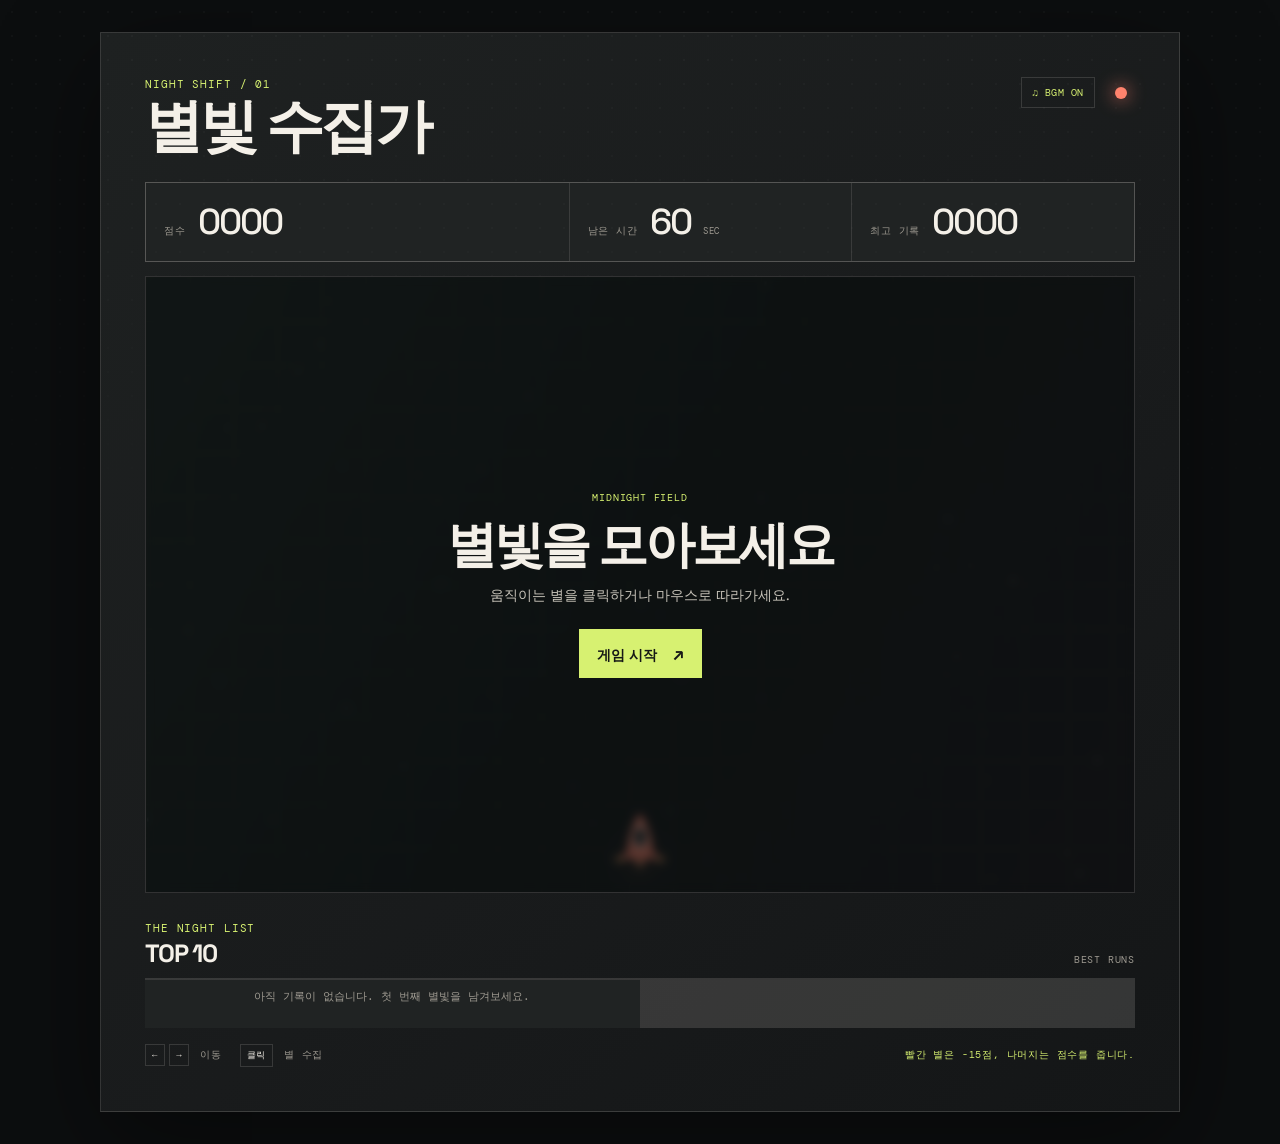
==== star-catcher/index.html @ 357c90cd "Organize games into project folders" ====
<!doctype html>
<html lang="ko">
<head>
  <meta charset="UTF-8">
  <meta name="viewport" content="width=device-width, initial-scale=1.0">
  <title>별빛 수집가</title>
  <link rel="stylesheet" href="style.css">
</head>
<body>
  <main class="app-shell">
    <section class="game-panel" aria-labelledby="game-title">
      <header class="topbar">
        <div>
          <p class="eyebrow">NIGHT SHIFT / 01</p>
          <h1 id="game-title">별빛 수집가</h1>
        </div>
        <div class="topbar-tools">
          <button class="music-toggle" id="musicToggle" type="button" aria-pressed="true">♫ BGM ON</button>
          <div class="status-dot" aria-label="게임 상태"></div>
        </div>
      </header>

      <div class="hud" aria-label="게임 기록">
        <div class="hud-item"><span>점수</span><strong id="score">0000</strong></div>
        <div class="hud-item"><span>남은 시간</span><strong id="time">60</strong><small>SEC</small></div>
        <div class="hud-item best"><span>최고 기록</span><strong id="best">0000</strong></div>
      </div>

      <div class="canvas-wrap">
        <canvas id="gameCanvas" width="900" height="560" aria-label="별을 모으는 게임 화면"></canvas>
        <div class="game-message" id="gameMessage">
          <p class="message-kicker">MIDNIGHT FIELD</p>
          <h2 id="messageTitle">별빛을 모아보세요</h2>
          <p id="messageText">움직이는 별을 클릭하거나 마우스로 따라가세요.</p>
          <form class="score-form" id="scoreForm">
            <label for="nameInput">이름을 남겨주세요</label>
            <div class="name-row">
              <input id="nameInput" name="name" maxlength="12" autocomplete="off" placeholder="플레이어" required>
              <button type="submit">기록하기 <span>↗</span></button>
            </div>
          </form>
          <button id="startButton" type="button">게임 시작 <span>↗</span></button>
        </div>
      </div>

      <section class="leaderboard" aria-labelledby="leaderboardTitle">
        <div class="leaderboard-heading">
          <div>
            <p class="eyebrow">THE NIGHT LIST</p>
            <h2 id="leaderboardTitle">TOP 10</h2>
          </div>
          <span>BEST RUNS</span>
        </div>
        <ol id="leaderboardList" aria-label="최고 점수 순위"></ol>
      </section>

      <footer class="controls">
        <span><kbd>←</kbd><kbd>→</kbd> 이동</span>
        <span><kbd>클릭</kbd> 별 수집</span>
        <span class="tip">빨간 별은 -15점, 나머지는 점수를 줍니다.</span>
      </footer>
    </section>
  </main>
  <script src="game.js"></script>
</body>
</html>
---- star-catcher/style.css ----
@import url('https://fonts.googleapis.com/css2?family=DM+Mono:wght@400;500&family=Space+Grotesk:wght@400;500;600;700&display=swap');

:root {
  --ink: #f4f0e8;
  --muted: #9e9a91;
  --line: rgba(244, 240, 232, 0.14);
  --lime: #d7f171;
  --coral: #ff836d;
  --night: #111315;
  --panel: #191b1c;
}

* { box-sizing: border-box; }

body {
  margin: 0;
  min-width: 320px;
  color: var(--ink);
  background: #0c0e0f;
  font-family: 'Space Grotesk', 'Trebuchet MS', sans-serif;
}

body::before {
  content: '';
  position: fixed;
  inset: 0;
  pointer-events: none;
  opacity: .25;
  background-image: radial-gradient(rgba(255,255,255,.12) 1px, transparent 1px);
  background-size: 24px 24px;
  mask-image: linear-gradient(to bottom, black, transparent 70%);
}

.app-shell {
  min-height: 100vh;
  display: grid;
  place-items: center;
  padding: 32px 20px;
}

.game-panel {
  width: min(100%, 1080px);
  padding: clamp(20px, 4vw, 44px);
  background: linear-gradient(140deg, #1e2121, var(--panel) 58%, #141617);
  border: 1px solid var(--line);
  box-shadow: 0 30px 100px rgba(0,0,0,.42);
}

.topbar { display: flex; justify-content: space-between; align-items: flex-start; margin-bottom: 28px; }
.topbar-tools { display: flex; align-items: center; gap: 12px; }
.eyebrow, .message-kicker, .hud-item span, .hud-item small, .controls, kbd {
  font-family: 'DM Mono', monospace;
  letter-spacing: .08em;
  text-transform: uppercase;
}
.eyebrow { margin: 0 0 8px; color: var(--lime); font-size: 11px; }
h1 { margin: 0; font-size: clamp(30px, 5vw, 58px); line-height: .95; font-weight: 600; letter-spacing: -.06em; }
.status-dot { width: 12px; height: 12px; margin: 8px; border-radius: 50%; background: var(--coral); box-shadow: 0 0 18px var(--coral); transition: background .3s, box-shadow .3s; }
.status-dot.live { background: var(--lime); box-shadow: 0 0 18px var(--lime); }
.music-toggle { padding: 8px 10px; color: var(--lime); background: transparent; border: 1px solid var(--line); font: 10px 'DM Mono', monospace; letter-spacing: .05em; }
.music-toggle:hover { color: #151716; background: var(--lime); }
.music-toggle.muted { color: var(--muted); }

.hud { display: grid; grid-template-columns: 1.5fr 1fr 1fr; gap: 1px; margin-bottom: 14px; border: 1px solid var(--line); background: var(--line); }
.hud-item { min-height: 70px; display: flex; align-items: baseline; gap: 12px; padding: 16px 18px; background: #202323; }
.hud-item span { color: var(--muted); font-size: 10px; }
.hud-item strong { font-size: clamp(24px, 4vw, 36px); font-weight: 500; letter-spacing: -.05em; }
.hud-item small { color: var(--muted); font-size: 9px; }

.canvas-wrap { position: relative; overflow: hidden; background: var(--night); border: 1px solid var(--line); }
canvas { display: block; width: 100%; height: auto; aspect-ratio: 900 / 560; cursor: crosshair; }
.game-message { position: absolute; inset: 0; display: flex; flex-direction: column; align-items: center; justify-content: center; padding: 20px; text-align: center; background: rgba(13, 15, 16, .68); backdrop-filter: blur(5px); transition: opacity .25s; }
.game-message.hidden { opacity: 0; pointer-events: none; }
.message-kicker { margin: 0 0 16px; color: var(--lime); font-size: 10px; }
.game-message h2 { max-width: 500px; margin: 0; font-size: clamp(28px, 5vw, 50px); line-height: 1; letter-spacing: -.06em; }
.game-message p:not(.message-kicker) { margin: 16px 0 24px; color: #c8c4ba; font-size: 14px; }
button { border: 0; padding: 13px 18px; color: #151716; background: var(--lime); font: 600 14px 'Space Grotesk', sans-serif; cursor: pointer; transition: transform .2s, background .2s; }
button:hover { background: #e9ff91; transform: translateY(-2px); }
button span { display: inline-block; margin-left: 12px; font-size: 18px; }
.score-form { display: none; width: min(100%, 360px); }
.score-form.visible { display: block; }
.score-form label { display: block; margin-bottom: 8px; color: var(--muted); font: 10px 'DM Mono', monospace; letter-spacing: .08em; text-transform: uppercase; }
.name-row { display: flex; gap: 6px; }
.name-row input { min-width: 0; flex: 1; padding: 13px 12px; color: var(--ink); background: #202323; border: 1px solid var(--line); outline: 0; font: 14px 'Space Grotesk', sans-serif; }
.name-row input:focus { border-color: var(--lime); }

.leaderboard { padding-top: 28px; }
.leaderboard-heading { display: flex; align-items: end; justify-content: space-between; padding-bottom: 12px; border-bottom: 1px solid var(--line); }
.leaderboard-heading .eyebrow { margin-bottom: 6px; }
.leaderboard-heading h2 { margin: 0; font-size: 25px; line-height: 1; letter-spacing: -.05em; }
.leaderboard-heading > span { color: var(--muted); font: 10px 'DM Mono', monospace; letter-spacing: .08em; }
#leaderboardList { display: grid; grid-template-columns: 1fr 1fr; gap: 1px; margin: 0; padding: 1px 0 0; list-style: none; background: var(--line); counter-reset: rank; }
#leaderboardList li { display: grid; grid-template-columns: 34px 1fr auto; gap: 10px; align-items: center; min-height: 48px; padding: 9px 14px; background: #202323; color: var(--ink); font-size: 14px; counter-increment: rank; }
#leaderboardList li::before { content: counter(rank, decimal-leading-zero); color: var(--lime); font: 11px 'DM Mono', monospace; }
#leaderboardList li span { overflow: hidden; text-overflow: ellipsis; white-space: nowrap; }
#leaderboardList li strong { font: 14px 'DM Mono', monospace; }
#leaderboardList li.empty { display: block; color: var(--muted); font: 11px 'DM Mono', monospace; text-align: center; }
#leaderboardList li.empty::before { content: none; }

.controls { display: flex; align-items: center; gap: 18px; padding-top: 16px; color: var(--muted); font-size: 10px; }
kbd { display: inline-block; margin-right: 4px; padding: 4px 6px; color: var(--ink); border: 1px solid var(--line); font-size: 9px; }
.tip { margin-left: auto; color: var(--lime); }

@media (max-width: 600px) {
  .app-shell { padding: 14px 10px; }
  .game-panel { padding: 20px 12px 16px; }
  .hud-item { min-height: 60px; display: block; padding: 10px; }
  .hud-item span, .hud-item strong, .hud-item small { display: block; }
  .hud-item strong { margin-top: 6px; font-size: 24px; }
  .hud-item small { display: inline; position: relative; top: -3px; margin-left: 3px; }
  .controls { gap: 8px; flex-wrap: wrap; line-height: 1.8; }
  .tip { width: 100%; margin-left: 0; }
  #leaderboardList { grid-template-columns: 1fr; }
  .name-row { flex-direction: column; }
}
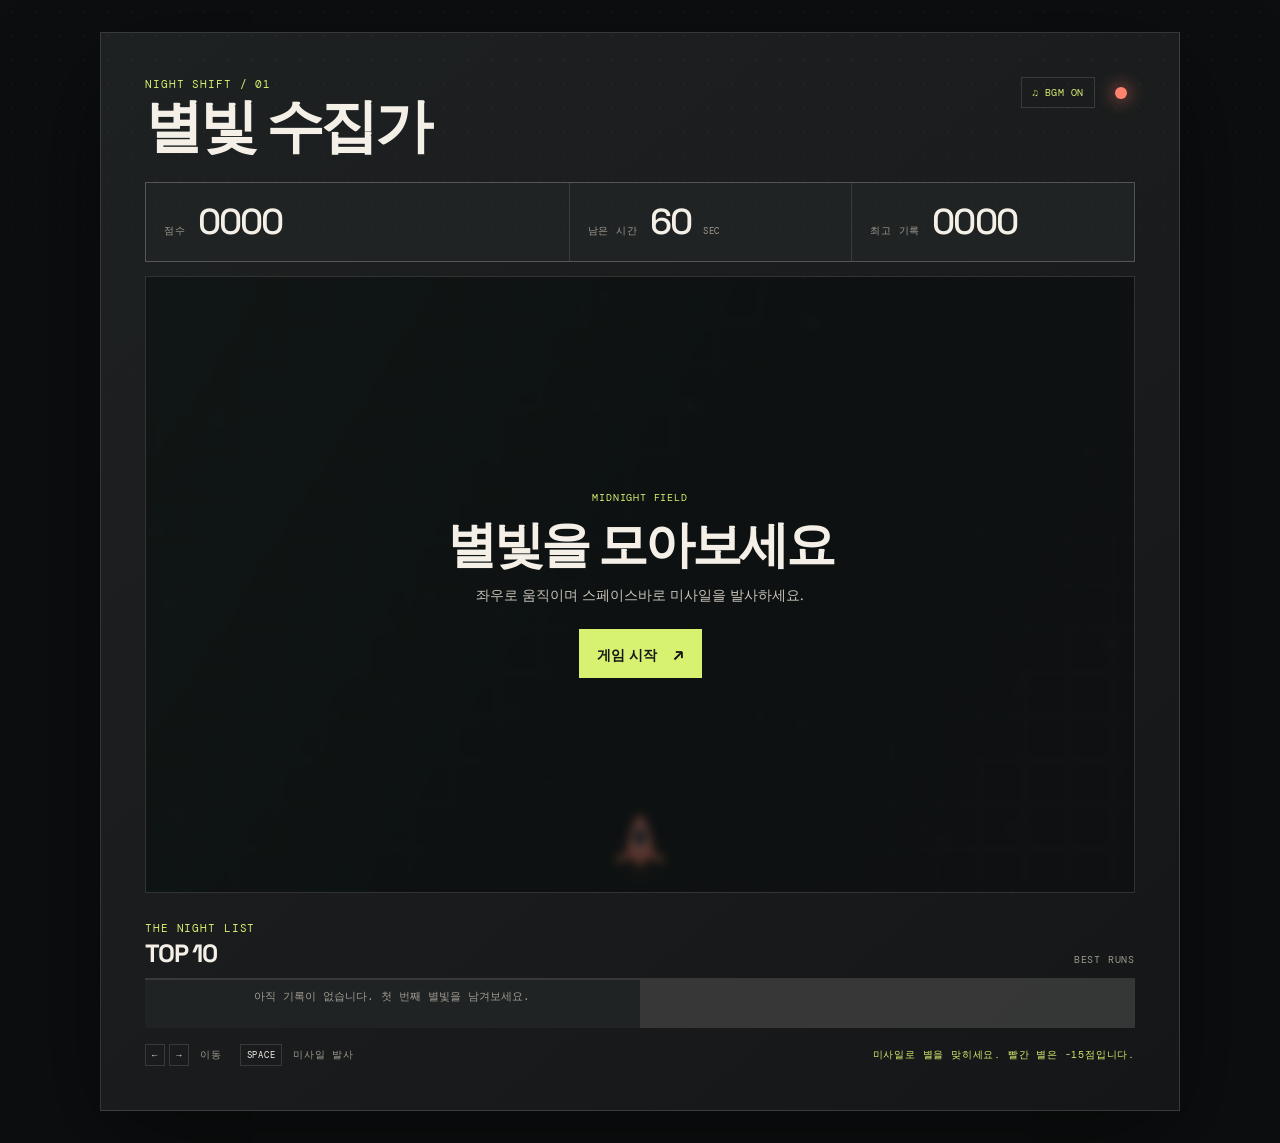
==== commit 2f5ce4fe: "Update missile game instructions" ====
--- a/star-catcher/index.html
+++ b/star-catcher/index.html
@@ -31,7 +31,7 @@
         <div class="game-message" id="gameMessage">
           <p class="message-kicker">MIDNIGHT FIELD</p>
           <h2 id="messageTitle">별빛을 모아보세요</h2>
-          <p id="messageText">움직이는 별을 클릭하거나 마우스로 따라가세요.</p>
+          <p id="messageText">좌우로 움직이며 스페이스바로 미사일을 발사하세요.</p>
           <form class="score-form" id="scoreForm">
             <label for="nameInput">이름을 남겨주세요</label>
             <div class="name-row">
@@ -56,8 +56,8 @@
 
       <footer class="controls">
         <span><kbd>←</kbd><kbd>→</kbd> 이동</span>
-        <span><kbd>클릭</kbd> 별 수집</span>
-        <span class="tip">빨간 별은 -15점, 나머지는 점수를 줍니다.</span>
+        <span><kbd>SPACE</kbd> 미사일 발사</span>
+        <span class="tip">미사일로 별을 맞히세요. 빨간 별은 -15점입니다.</span>
       </footer>
     </section>
   </main>
